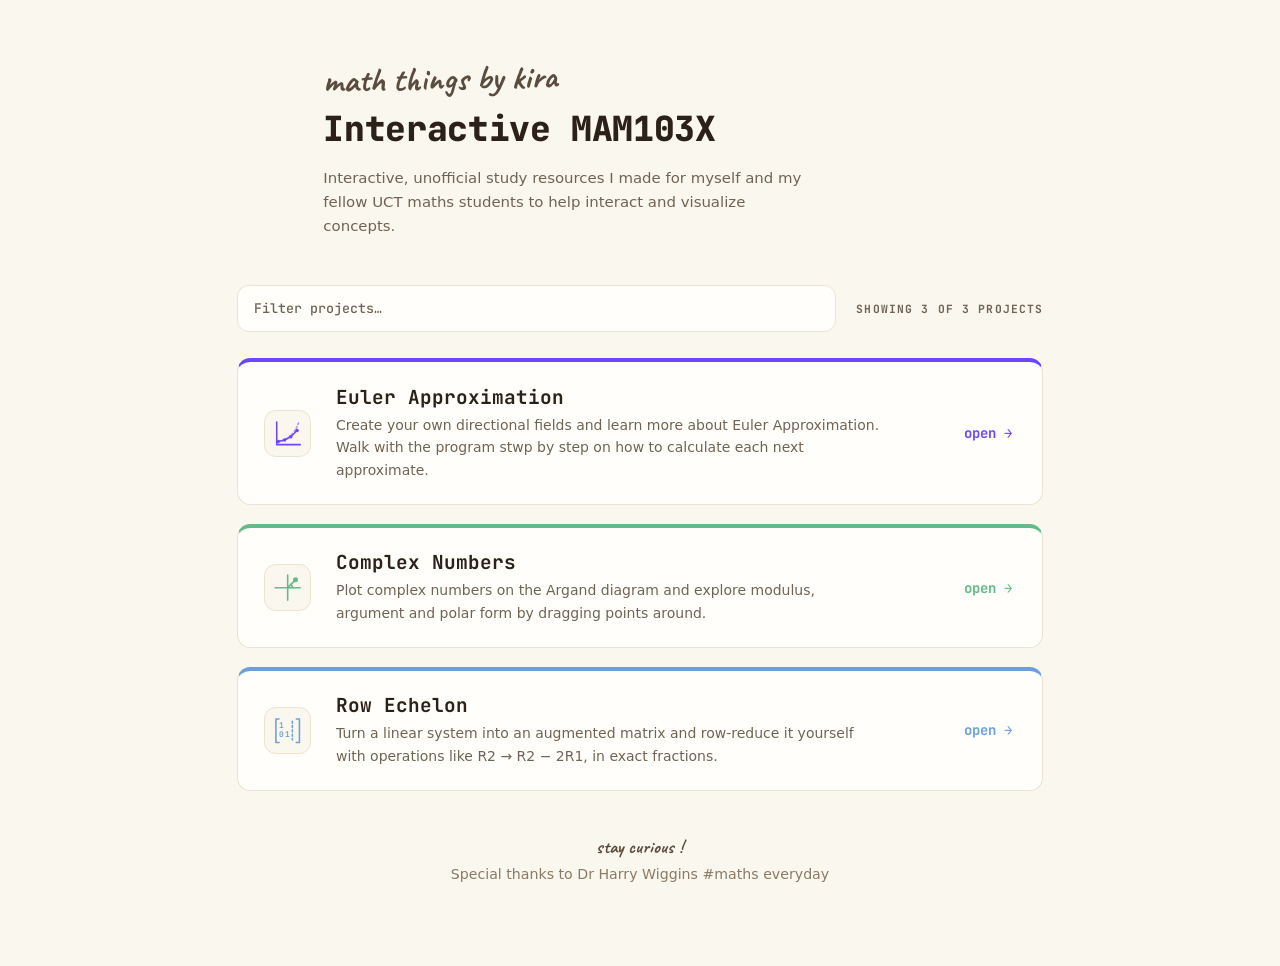
==== public/Interactive/index.html @ 04b81e9b "Initial commit" ====
<!doctype html>
<html lang="en">
<head>
<meta charset="utf-8">
<meta name="viewport" content="width=device-width, initial-scale=1">
<title>Interactive MAM103X</title>
<meta name="description" content="Interactive, unofficial study resources for MAM103X.">
<link rel="preconnect" href="https://fonts.googleapis.com">
<link rel="preconnect" href="https://fonts.gstatic.com" crossorigin>
<link rel="stylesheet" href="https://fonts.googleapis.com/css2?family=Caveat:wght@500;700&family=JetBrains+Mono:wght@500;700;800&display=swap">
<style>
/* Layout: ivory ground, script byline + mono heading, filter bar, one column of wide cards with coloured top edges */
:root {
  --sand: #faf7ee;
  --cream: #fffefa;
  --edge: #ebe3d1;
  --ink: #2b2118;
  --muted: #6f6355;
  --soft: #8a7a66;
  --f-script: "Caveat", "Segoe Print", "Bradley Hand", cursive;
  --f-mono: "JetBrains Mono", ui-monospace, "SFMono-Regular", Menlo, Consolas, monospace;
  --f-body: system-ui, -apple-system, "Segoe UI", Roboto, "Helvetica Neue", Arial, sans-serif;
  color-scheme: light;
}
* { box-sizing: border-box; }
html, body { margin: 0; }
body {
  background: var(--sand);
  color: var(--ink);
  font: 17px/1.6 var(--f-body);
  padding-inline: 16px;
  padding-block: 64px 80px;
  min-height: 100vh;
}
/* everything inside is drawn at 1/1.2 of its designed size */
.wrap { max-width: 1000px; margin: 0 auto; zoom: 0.8333; }

header { max-width: 760px; margin: 0 auto 56px; }
.byline { font: 700 clamp(2rem, 5vw, 2.6rem)/1 var(--f-script); color: #5a4d3f; margin: 0 0 14px; transform: rotate(-1deg); transform-origin: left; }
h1 { font: 800 clamp(1.9rem, 5vw, 2.6rem)/1.1 var(--f-mono); letter-spacing: -0.01em; margin: 0 0 22px; text-wrap: balance; }
.intro { margin: 0; color: var(--muted); font-size: 1.12rem; max-width: 52ch; }

.toolbar { display: flex; flex-wrap: wrap; align-items: center; gap: 14px 24px; margin: 0 16px 32px; }
.toolbar input {
  flex: 1 1 18rem; min-width: 0;
  font: 500 1rem/1 var(--f-mono); color: var(--ink);
  background: var(--cream); border: 2px solid var(--edge); border-radius: 14px;
  padding: 16px 20px;
}
.toolbar input::placeholder { color: var(--muted); }
.toolbar input:focus-visible { outline: none; border-color: #c9b894; }
.count { font: 700 0.85rem/1 var(--f-mono); letter-spacing: 0.1em; text-transform: uppercase; color: var(--muted); font-variant-numeric: tabular-nums; }

.grid { list-style: none; margin: 0; padding: 0; display: grid; gap: 40px 40px; grid-template-columns: 1fr; gap: 22px; margin-inline: 16px; }
.card {
  --c: #6c47ff;
  display: grid; grid-template-columns: auto minmax(0, 1fr) auto;
  grid-template-areas: "icon title open" "icon desc open";
  column-gap: 30px; row-gap: 6px; align-items: center;
  background: var(--cream);
  border: 1px solid var(--edge);
  border-top: 5px solid var(--c);
  border-radius: 16px;
  padding: 28px 36px 28px 32px;
  color: var(--ink); text-decoration: none;
  transition: transform 0.15s ease, box-shadow 0.15s ease;
}
.card:hover { transform: translateY(-3px); box-shadow: 0 14px 28px -18px rgba(60, 40, 15, 0.55); }
.card:focus-visible { outline: 3px solid var(--c); outline-offset: 4px; }
.card.violet { --c: #ab9ce4; }
.card.blue   { --c: #6da0da; }
.card.rust   { --c: #a86e60; }
.card.clay   { --c: #b5573d; }
.card.green  { --c: #2f7a52; }
.card.light_green  { --c: #62bb8b; }
.card .icon { grid-area: icon; width: 56px; height: 56px; padding: 8px; border-radius: 14px; background: var(--sand); border: 1px solid var(--edge); }
.card .icon svg { width: 100%; height: 100%; fill: none; stroke: var(--c); stroke-width: 2; stroke-linecap: round; stroke-linejoin: round; }
.card .icon svg .fill { fill: var(--c); stroke: none; }
.card .icon svg text { fill: var(--c); stroke: none; font: 700 10px var(--f-mono); }
.card h2 { grid-area: title; align-self: end; font: 700 1.45rem/1.2 var(--f-mono); margin: 0; }
.card p { grid-area: desc; align-self: start; margin: 0; color: var(--muted); font-size: 1.05rem; max-width: 62ch; }
.card .open { grid-area: open; font: 700 1.05rem/1 var(--f-mono); color: var(--c); display: inline-flex; gap: 10px; align-items: center; white-space: nowrap; }
.card:hover .open span { transform: translateX(3px); }
.card .open span { transition: transform 0.15s ease; }

.empty { text-align: center; color: var(--muted); font: 500 1rem var(--f-mono); padding: 40px 0; }
footer { margin-top: 56px; text-align: center; font: 700 1.4rem/1 var(--f-script); color: #5a4d3f; }
.subfooter { margin: 8px 0 0; text-align: center;  color: var(--soft); }

@media (max-width: 520px) {
  body { padding-block: 40px 56px; }
  .toolbar { margin-inline: 0; }
  .grid { margin-inline: 0; }
  .card { padding: 22px 22px 20px; grid-template-columns: auto minmax(0, 1fr); grid-template-areas: "icon title" "desc desc" "open open"; column-gap: 16px; row-gap: 12px; }
  .card .icon { width: 48px; height: 48px; }
  .card h2 { align-self: center; font-size: 1.3rem; }
}
@media (prefers-reduced-motion: reduce) {
  .card, .card .open span { transition: none; }
  .card:hover { transform: none; }
}
</style>
</head>
<body>
<div class="wrap">
  <header>
    <p class="byline">math things by kira</p>
    <h1>Interactive MAM103X</h1>
    <p class="intro">Interactive, unofficial study resources I made for myself and my fellow UCT maths students to help interact and visualize concepts.</p>
  </header>

  <div class="toolbar">
    <label for="filter" class="sr" hidden>Filter projects</label>
    <input id="filter" type="search" placeholder="Filter projects…" autocomplete="off" spellcheck="false" aria-label="Filter projects">
    <span class="count" id="count" aria-live="polite"></span>
  </div>

  <!--
    To add a project:
      1. Put its files in public/Interactive/<FolderName>/index.html
      2. Copy one <li> below and change: the colour class (violet, blue, rust, clay, green),
         the href, the icon, the title and the description.
  -->
  <ul class="grid" id="grid">
    <li>
      <a class="card black" href="/Interactive/EulerApproximation/">
        <span class="icon" aria-hidden="true">
          <svg viewBox="0 0 40 40">
    <path d="M6 5v29h30"/>
    <path d="M8 30C18 29 28 22 34 6" stroke-dasharray="2 3" opacity="0.55"/>
    <path d="M8 30L16 28L24 24L32 16"/>
    <circle class="fill" cx="8" cy="30" r="2.2"/>
    <circle class="fill" cx="16" cy="28" r="2.2"/>
    <circle class="fill" cx="24" cy="24" r="2.2"/>
    <circle class="fill" cx="32" cy="16" r="2.2"/>
  </svg>
        </span>
        <h2>Euler Approximation</h2>
        <p>Create your own directional fields and learn more about Euler Approximation. Walk with the program stwp by step on how to calculate each next approximate.</p>
        <span class="open">open <span>→</span></span>
      </a>
    </li>
    <li>
      <a class="card light_green" href="/Interactive/ComplexNumbers/">
        <span class="icon" aria-hidden="true">
          <svg viewBox="0 0 40 40"><path d="M4 20h32M20 36V4"/><path d="M20 20l10-10"/><circle class="fill" cx="30" cy="10" r="3.2"/><path d="M26 20a6 6 0 0 0-1.8-4.2"/></svg>
        </span>
        <h2>Complex Numbers</h2>
        <p>Plot complex numbers on the Argand diagram and explore modulus, argument and polar form by dragging points around.</p>
        <span class="open">open <span>→</span></span>
      </a>
    </li>
    <li>
      <a class="card blue" href="/Interactive/RowEchelon/">
        <span class="icon" aria-hidden="true">
          <svg viewBox="0 0 40 40"><path d="M9 5H5v30h4M31 5h4v30h-4"/><path d="M26 8v24" stroke-dasharray="2.5 3"/><text x="9" y="16">1</text><text x="9" y="28">0</text><text x="17" y="28">1</text></svg>
        </span>
        <h2>Row Echelon</h2>
        <p>Turn a linear system into an augmented matrix and row-reduce it yourself with operations like R2 → R2 − 2R1, in exact fractions.</p>
        <span class="open">open <span>→</span></span>
      </a>
    </li>
    
  </ul>
  <p class="empty" id="empty" hidden>No projects match that.</p>

  <footer>stay curious !</footer>
  <p class= "subfooter">Special thanks to Dr Harry Wiggins #maths everyday</p>

</div>

<script>
(() => {
  const input = document.getElementById("filter");
  const items = [...document.querySelectorAll("#grid > li")];
  const count = document.getElementById("count");
  const empty = document.getElementById("empty");
  const total = items.length;
  const label = n => `Showing ${n} of ${total} ${total === 1 ? "project" : "projects"}`;
  function update() {
    const q = input.value.trim().toLowerCase();
    let shown = 0;
    for (const li of items) {
      const match = !q || li.textContent.toLowerCase().includes(q);
      li.hidden = !match;
      if (match) shown++;
    }
    count.textContent = label(shown);
    empty.hidden = shown > 0;
  }
  input.addEventListener("input", update);
  update();
})();
</script>
</body>
</html>
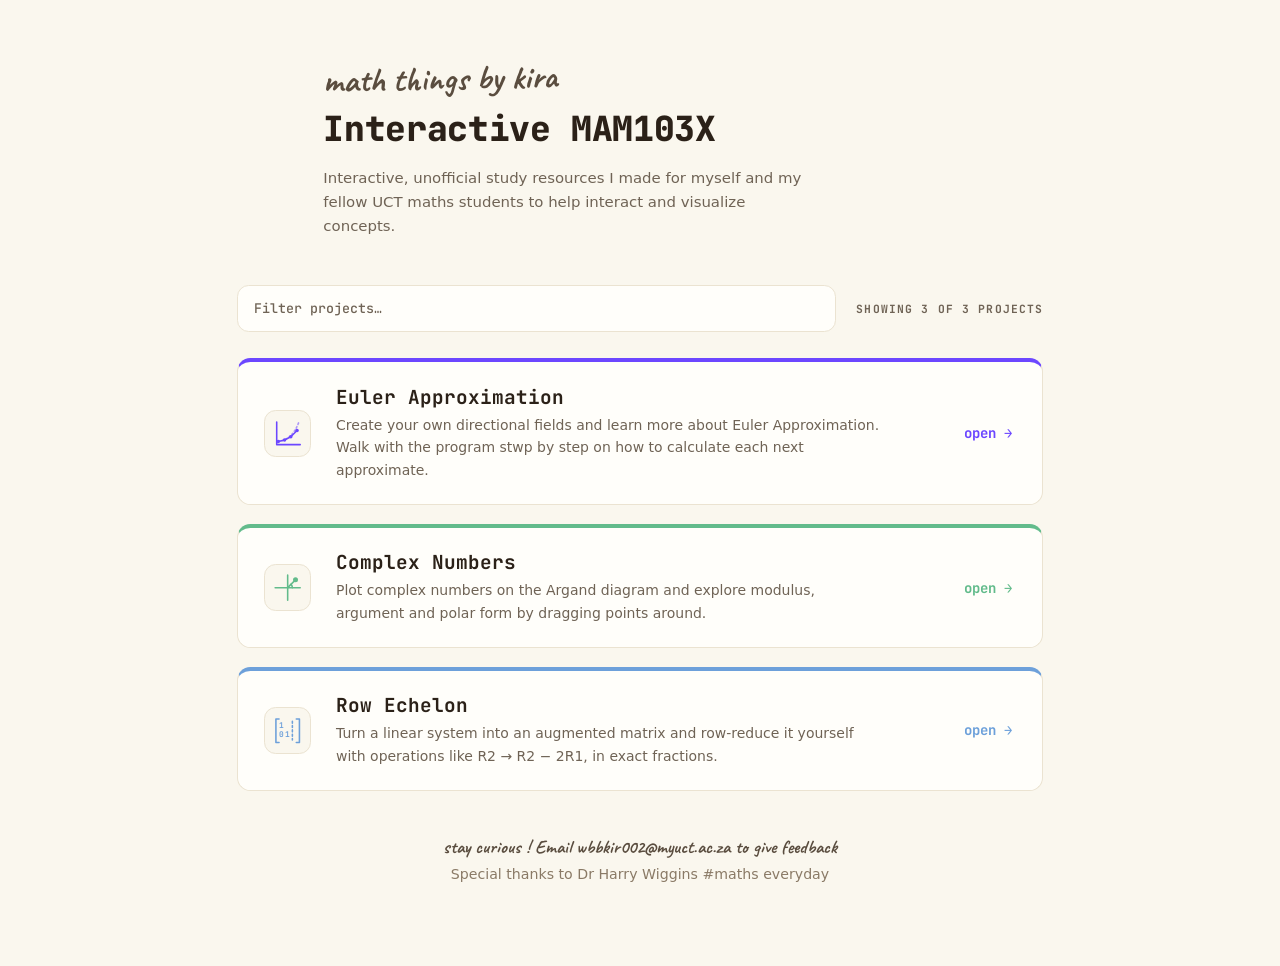
==== commit 07ae2d43: "fully added" ====
--- a/public/Interactive/index.html
+++ b/public/Interactive/index.html
@@ -164,7 +164,7 @@
   </ul>
   <p class="empty" id="empty" hidden>No projects match that.</p>
 
-  <footer>stay curious !</footer>
+  <footer>stay curious ! Email wbbkir002@myuct.ac.za to give feedback</footer>
   <p class= "subfooter">Special thanks to Dr Harry Wiggins #maths everyday</p>
 
 </div>
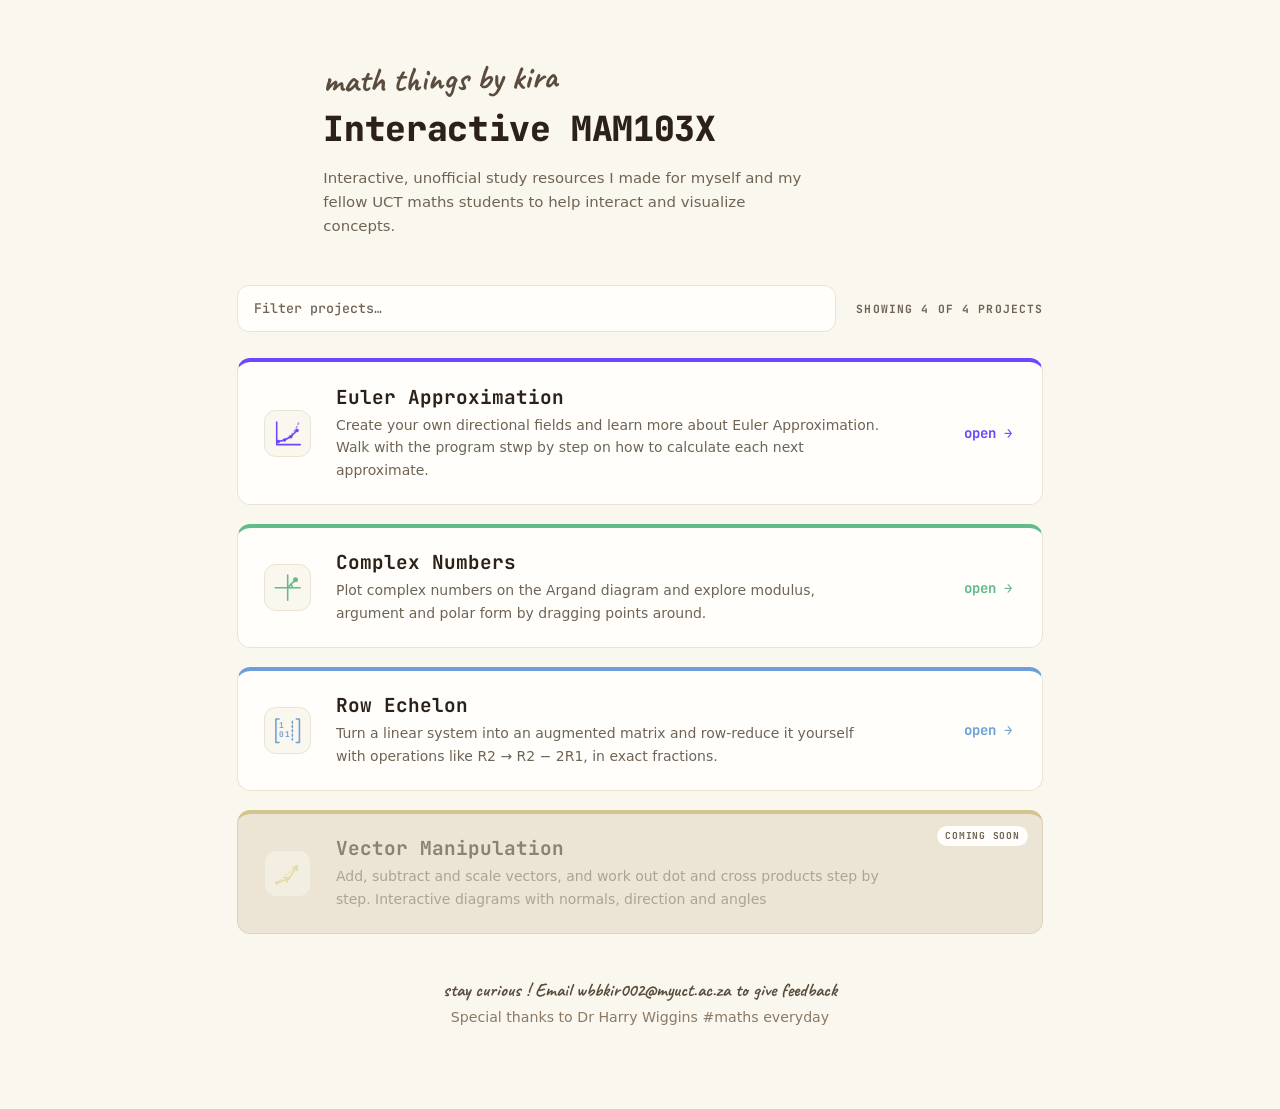
==== commit 3dd4045f: "added admin page" ====
--- a/public/Interactive/index.html
+++ b/public/Interactive/index.html
@@ -70,7 +70,7 @@
 .card.violet { --c: #ab9ce4; }
 .card.blue   { --c: #6da0da; }
 .card.rust   { --c: #a86e60; }
-.card.clay   { --c: #b5573d; }
+.card.clay   { --c: #e0cf6b; }
 .card.green  { --c: #2f7a52; }
 .card.light_green  { --c: #62bb8b; }
 .card .icon { grid-area: icon; width: 56px; height: 56px; padding: 8px; border-radius: 14px; background: var(--sand); border: 1px solid var(--edge); }
@@ -82,6 +82,27 @@
 .card .open { grid-area: open; font: 700 1.05rem/1 var(--f-mono); color: var(--c); display: inline-flex; gap: 10px; align-items: center; white-space: nowrap; }
 .card:hover .open span { transform: translateX(3px); }
 .card .open span { transition: transform 0.15s ease; }
+/* cards that aren't ready yet */
+.card.soon {
+  position: relative;
+  background: #ece5d6;
+  border-color: #ddd2bc;
+  border-top-color: color-mix(in srgb, var(--c) 40%, #cbbfa6);
+  
+}
+.card.soon:hover { transform: none; box-shadow: none; }
+.card.soon .icon,
+.card.soon h2,
+.card.soon p { opacity: 0.5; }
+.card .badge {
+  position: absolute; top: 14px; right: 16px;
+  font: 700 0.72rem/1 var(--f-mono); letter-spacing: 0.08em; text-transform: uppercase;
+  color: var(--muted); background: var(--cream);
+  border: 1px solid var(--edge); border-radius: 999px; padding: 6px 10px;
+}
+@media (max-width: 520px) {
+  .card.soon { padding-top: 48px; }
+}
 
 .empty { text-align: center; color: var(--muted); font: 500 1rem var(--f-mono); padding: 40px 0; }
 footer { margin-top: 56px; text-align: center; font: 700 1.4rem/1 var(--f-script); color: #5a4d3f; }
@@ -160,6 +181,23 @@
         <span class="open">open <span>→</span></span>
       </a>
     </li>
+    <li>
+  <div class="card clay soon" aria-disabled="true">
+    <span class="badge">Coming soon</span>
+    <span class="icon" aria-hidden="true">
+      <svg viewBox="0 0 40 40">
+        <path d="M6 32L32 10" stroke-dasharray="2 3" opacity="0.55"/>
+        <path d="M6 32L22 26"/>
+        <path d="M18.4 30.6L22 26L16.3 24.9"/>
+        <path d="M22 26L32 10"/>
+        <path d="M31.9 15.8L32 10L26.8 12.7"/>
+        <circle class="fill" cx="6" cy="32" r="2.2"/>
+      </svg>
+    </span>
+    <h2>Vector Manipulation</h2>
+    <p>Add, subtract and scale vectors, and work out dot and cross products step by step. Interactive diagrams with normals, direction and angles</p>
+  </div>
+</li>
     
   </ul>
   <p class="empty" id="empty" hidden>No projects match that.</p>
@@ -192,5 +230,6 @@
   update();
 })();
 </script>
+<script defer src="/Interactive/track.js"></script>
 </body>
 </html>
